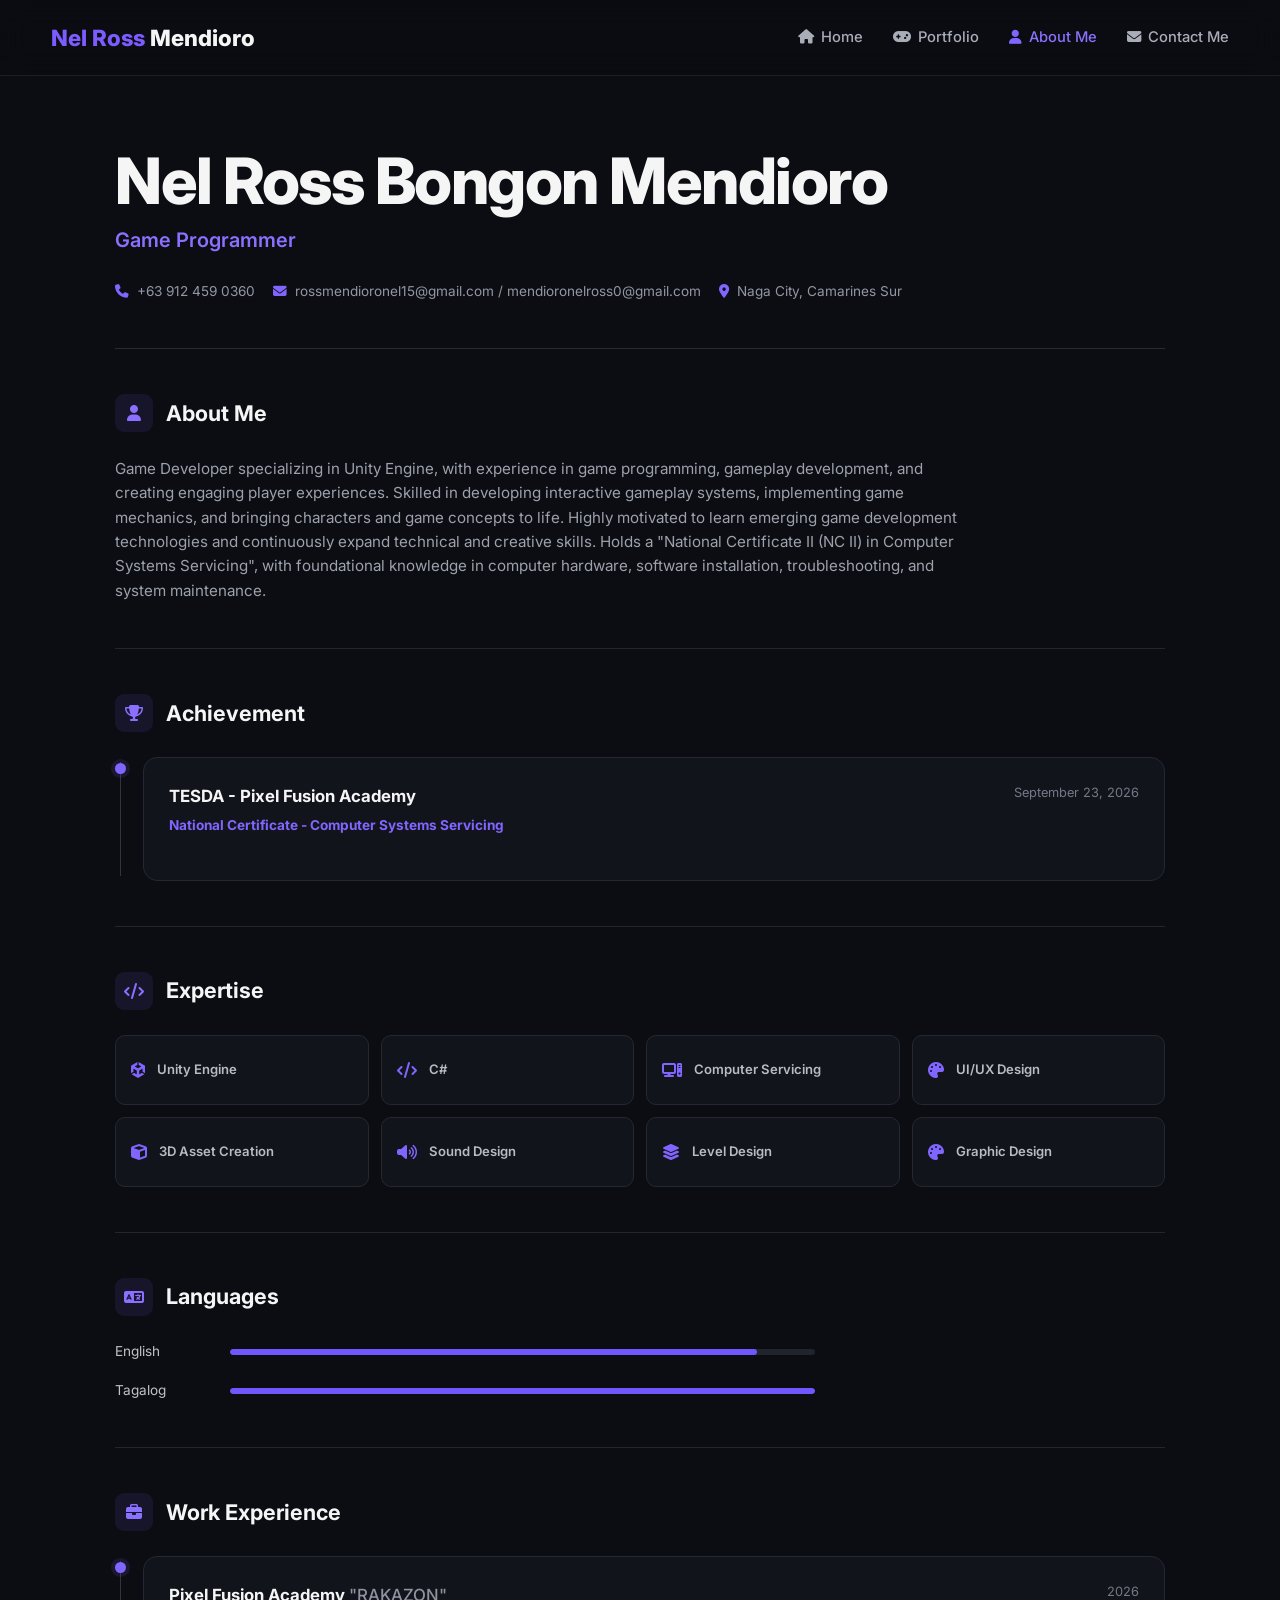
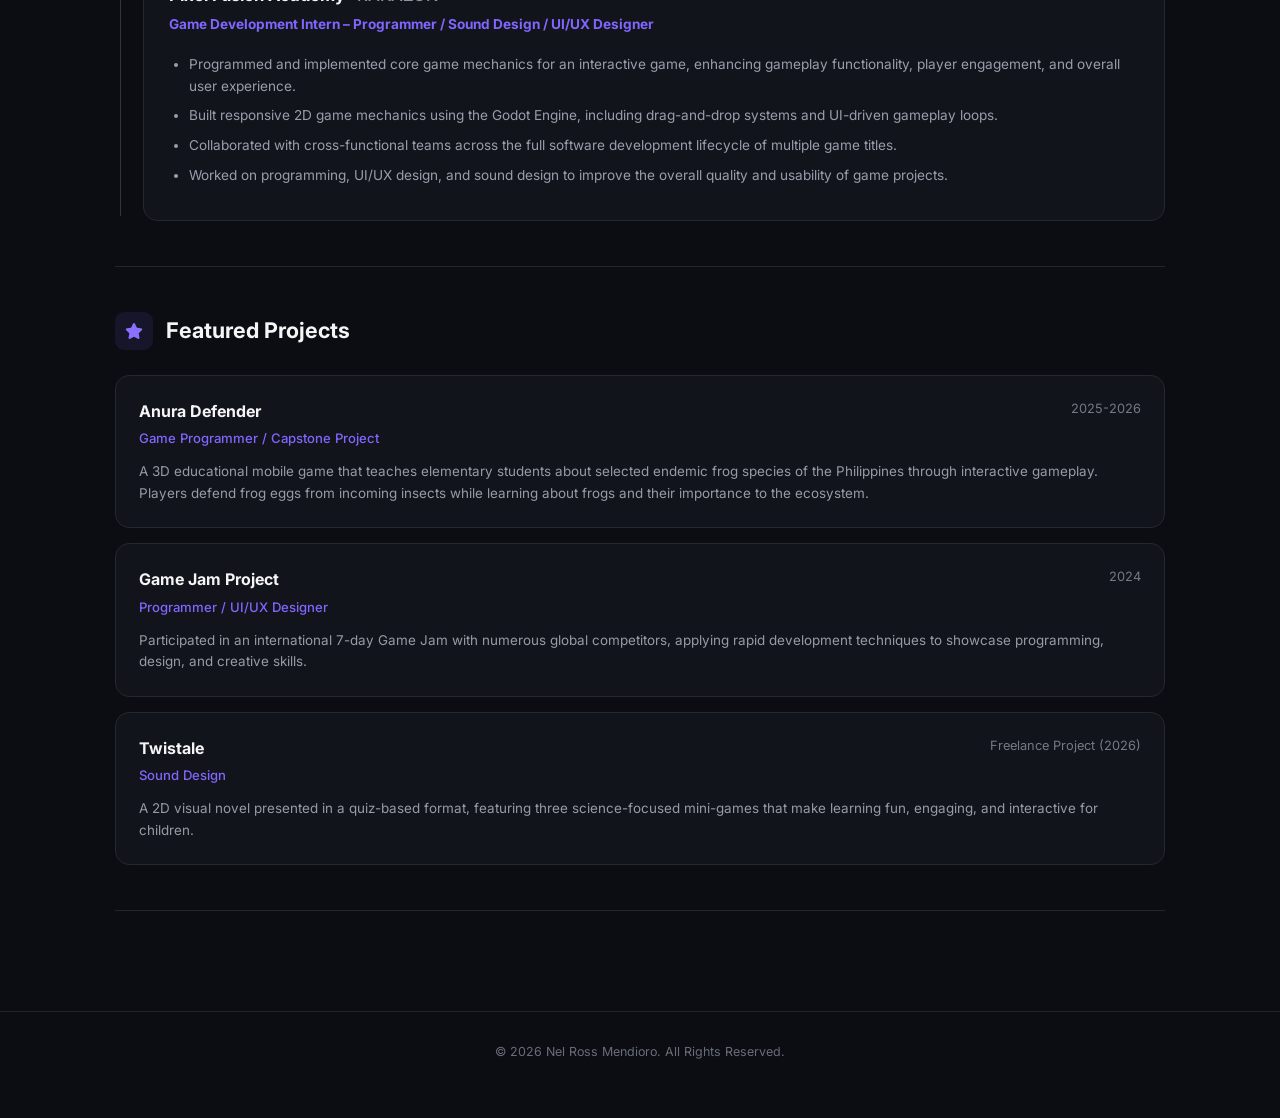
==== aboutme.html @ 579800f0 "push" ====
<!DOCTYPE html>
<html lang="en">

<head>

    <meta charset="UTF-8">

    <meta name="viewport" content="width=device-width, initial-scale=1.0">

    <title>Nel Ross Mendioro | About Me</title>


    <!-- =====================================================
         GOOGLE FONT
    ====================================================== -->

    <link rel="preconnect" href="https://fonts.googleapis.com">

    <link rel="preconnect" href="https://fonts.gstatic.com" crossorigin>

    <link
        href="https://fonts.googleapis.com/css2?family=Inter:wght@400;500;600;700;800&display=swap"
        rel="stylesheet"
    >


    <!-- =====================================================
         FONT AWESOME
    ====================================================== -->

    <link
        rel="stylesheet"
        href="https://cdnjs.cloudflare.com/ajax/libs/font-awesome/6.5.2/css/all.min.css"
    >


    <!-- =====================================================
         CSS
    ====================================================== -->

    <link rel="stylesheet" href="aboutmestyle.css">

</head>


<body>


    <!-- =====================================================
         NAVIGATION
    ====================================================== -->

    <header class="navbar">

        <div class="nav-container">


            <!-- LOGO -->

            <a href="index.html" class="logo">

                <span>Nel Ross</span> Mendioro

            </a>


            <!-- NAVIGATION LINKS -->

            <nav class="nav-links">


                <!-- HOME -->

                <a href="index.html" class="nav-link">

                    <i class="fa-solid fa-house"></i>

                    <span>Home</span>

                </a>


                <!-- PORTFOLIO -->

                <a href="portfolio.html" class="nav-link">

                    <i class="fa-solid fa-gamepad"></i>

                    <span>Portfolio</span>

                </a>


                <!-- ABOUT ME -->

                <a href="aboutme.html" class="nav-link">

                    <i class="fa-solid fa-user"></i>

                    <span>About Me</span>

                </a>


                <!-- CONTACT ME -->

                <a href="contact.html" class="nav-link">

                    <i class="fa-solid fa-envelope"></i>

                    <span>Contact Me</span>

                </a>


            </nav>

        </div>

    </header>



    <!-- =====================================================
         MAIN RESUME CONTAINER
    ====================================================== -->

    <main class="resume-container">


        <!-- =================================================
             HEADER
        ================================================== -->

        <section class="resume-header">

            <h1>
                Nel Ross Bongon Mendioro
            </h1>


            <h2>
                Game Programmer
            </h2>


            <div class="contact-info">


                <span>

                    <i class="fa-solid fa-phone"></i>

                    +63 912 459 0360

                </span>


                <span>

                    <i class="fa-solid fa-envelope"></i>

                    rossmendioronel15@gmail.com /
                    mendioronelross0@gmail.com

                </span>


                <span>

                    <i class="fa-solid fa-location-dot"></i>

                    Naga City, Camarines Sur

                </span>


            </div>

        </section>



        <!-- =================================================
             ABOUT ME
        ================================================== -->

        <section class="resume-section">


            <div class="section-title">


                <div class="section-icon">

                    <i class="fa-solid fa-user"></i>

                </div>


                <h2>
                    About Me
                </h2>


            </div>


            <div class="section-content">

                <p>

                    Game Developer specializing in Unity Engine,
                    with experience in game programming, gameplay
                    development, and creating engaging player
                    experiences. Skilled in developing interactive
                    gameplay systems, implementing game mechanics,
                    and bringing characters and game concepts to
                    life. Highly motivated to learn emerging game
                    development technologies and continuously expand
                    technical and creative skills. Holds a
                    "National Certificate II (NC II) in Computer
                    Systems Servicing", with foundational knowledge
                    in computer hardware, software installation,
                    troubleshooting, and system maintenance.

                </p>

            </div>

        </section>



        <!-- =================================================
             ACHIEVEMENT
        ================================================== -->

        <section class="resume-section">


            <div class="section-title">

                <div class="section-icon">

                    <i class="fa-solid fa-trophy"></i>

                </div>


                <h2>
                    Achievement
                </h2>

            </div>


            <div class="timeline">


                <div class="timeline-item">


                    <div class="timeline-dot"></div>


                    <div class="timeline-content">


                        <div class="experience-header">


                            <div>

                                <h3>
                                    TESDA - Pixel Fusion Academy
                                </h3>


                                <h4>
                                    National Certificate -
                                    Computer Systems Servicing
                                </h4>

                            </div>


                            <span class="date">

                                September 23, 2026

                            </span>


                        </div>


                    </div>

                </div>


            </div>

        </section>



        <!-- =================================================
             EXPERTISE
        ================================================== -->

        <section class="resume-section">


            <div class="section-title">


                <div class="section-icon">

                    <i class="fa-solid fa-code"></i>

                </div>


                <h2>
                    Expertise
                </h2>


            </div>


            <div class="skills-grid">


                <div class="skill-card">

                    <i class="fa-brands fa-unity"></i>

                    <span>
                        Unity Engine
                    </span>

                </div>


                <div class="skill-card">

                    <i class="fa-solid fa-code"></i>

                    <span>
                        C#
                    </span>

                </div>


                <div class="skill-card">

                    <i class="fa-solid fa-computer"></i>

                    <span>
                        Computer Servicing
                    </span>

                </div>


                <div class="skill-card">

                    <i class="fa-solid fa-palette"></i>

                    <span>
                        UI/UX Design
                    </span>

                </div>


                <div class="skill-card">

                    <i class="fa-solid fa-cube"></i>

                    <span>
                        3D Asset Creation
                    </span>

                </div>


                <div class="skill-card">

                    <i class="fa-solid fa-volume-high"></i>

                    <span>
                        Sound Design
                    </span>

                </div>


                <div class="skill-card">

                    <i class="fa-solid fa-layer-group"></i>

                    <span>
                        Level Design
                    </span>

                </div>

                <div class="skill-card">

                    <i class="fa-solid fa-palette"></i>

                    <span>
                        Graphic Design
                    </span>

                </div>


            </div>

        </section>



        <!-- =================================================
             LANGUAGES
        ================================================== -->

        <section class="resume-section">


            <div class="section-title">


                <div class="section-icon">

                    <i class="fa-solid fa-language"></i>

                </div>


                <h2>
                    Languages
                </h2>


            </div>


            <div class="language-list">


                <!-- ENGLISH -->

                <div class="language-item">

                    <span>
                        English
                    </span>


                    <div class="language-bar">

                        <div class="language-progress english"></div>

                    </div>

                </div>


                <!-- TAGALOG -->

                <div class="language-item">

                    <span>
                        Tagalog
                    </span>


                    <div class="language-bar">

                        <div class="language-progress tagalog"></div>

                    </div>

                </div>


            </div>

        </section>



        <!-- =================================================
             WORK EXPERIENCE
        ================================================== -->

        <section class="resume-section">


            <div class="section-title">


                <div class="section-icon">

                    <i class="fa-solid fa-briefcase"></i>

                </div>


                <h2>
                    Work Experience
                </h2>


            </div>


            <div class="timeline">


                <div class="timeline-item">


                    <div class="timeline-dot"></div>


                    <div class="timeline-content">


                        <div class="experience-header">


                            <div>

                                <h3>
                                    Pixel Fusion Academy
                                    <span>"RAKAZON"</span>
                                </h3>


                                <h4>
                                    Game Development Intern –
                                    Programmer / Sound Design /
                                    UI/UX Designer
                                </h4>

                            </div>


                            <span class="date">
                                2026
                            </span>


                        </div>


                        <ul>


                            <li>

                                Programmed and implemented core
                                game mechanics for an interactive
                                game, enhancing gameplay functionality,
                                player engagement, and overall user
                                experience.

                            </li>


                            <li>

                                Built responsive 2D game mechanics
                                using the Godot Engine, including
                                drag-and-drop systems and UI-driven
                                gameplay loops.

                            </li>


                            <li>

                                Collaborated with cross-functional
                                teams across the full software
                                development lifecycle of multiple
                                game titles.

                            </li>


                            <li>

                                Worked on programming, UI/UX design,
                                and sound design to improve the
                                overall quality and usability of
                                game projects.

                            </li>


                        </ul>


                    </div>

                </div>


            </div>

        </section>



        <!-- =================================================
             FEATURED PROJECTS
        ================================================== -->

        <section class="resume-section">


            <div class="section-title">


                <div class="section-icon">

                    <i class="fa-solid fa-star"></i>

                </div>


                <h2>
                    Featured Projects
                </h2>


            </div>


            <div class="projects-list">


                <!-- PROJECT 1 -->

                <article class="resume-project">


                    <div class="project-top">


                        <div>

                            <h3>
                                Anura Defender
                            </h3>


                            <h4>
                                Game Programmer / Capstone Project
                            </h4>

                        </div>


                        <span class="project-year">
                            2025-2026
                        </span>


                    </div>


                    <p>

                        A 3D educational mobile game that teaches
                        elementary students about selected endemic
                        frog species of the Philippines through
                        interactive gameplay. Players defend frog
                        eggs from incoming insects while learning
                        about frogs and their importance to the
                        ecosystem.

                    </p>


                </article>



                <!-- PROJECT 2 -->

                <article class="resume-project">


                    <div class="project-top">


                        <div>

                            <h3>
                                Game Jam Project
                            </h3>


                            <h4>
                                Programmer / UI/UX Designer
                            </h4>

                        </div>


                        <span class="project-year">
                            2024
                        </span>


                    </div>


                    <p>

                        Participated in an international 7-day
                        Game Jam with numerous global competitors,
                        applying rapid development techniques to
                        showcase programming, design, and creative
                        skills.

                    </p>


                </article>



                <!-- PROJECT 3 -->

                <article class="resume-project">


                    <div class="project-top">


                        <div>

                            <h3>
                                Twistale 
                            </h3>


                            <h4>
                                Sound Design
                            </h4>

                        </div>


                        <span class="project-year">
                            Freelance Project (2026)
                        </span>


                    </div>


                    <p>

                       A 2D visual novel presented in a quiz-based format, featuring three science-focused mini-games that make learning fun,
                       engaging, and interactive for children.

                    </p>


                </article>


            </div>

        </section>



    </main>



    <!-- =====================================================
         FOOTER
    ====================================================== -->

    <footer>

        <p>

            &copy;

            <span id="year"></span>

            Nel Ross Mendioro. All Rights Reserved.

        </p>

    </footer>



    <!-- =====================================================
         JAVASCRIPT
    ====================================================== -->

    <script src="javascript.js"></script>


</body>

</html>
---- aboutmestyle.css ----
/* =========================================================
   RESET
========================================================= */

* {
    margin: 0;
    padding: 0;
    box-sizing: border-box;
}


html {
    scroll-behavior: smooth;
}


body {
    font-family: "Inter", sans-serif;

    background: #0b0d12;

    color: #f5f5f5;

    line-height: 1.6;

    /* PAGE FADE IN */
    animation: pageFadeIn 0.6s ease-in-out;
}


a {
    text-decoration: none;

    color: inherit;
}



/* =========================================================
   PAGE FADE IN ANIMATION
========================================================= */

@keyframes pageFadeIn {

    from {
        opacity: 0;
    }

    to {
        opacity: 1;
    }

}



/* =========================================================
   NAVIGATION
========================================================= */

.navbar {

    position: sticky;

    top: 0;

    z-index: 1000;

    background:
        rgba(11, 13, 18, 0.92);

    backdrop-filter:
        blur(14px);

    border-bottom:
        1px solid rgba(255, 255, 255, 0.08);

}


.nav-container {

    width:
        min(1200px, 92%);

    height: 75px;

    margin: auto;

    display: flex;

    align-items: center;

    justify-content: space-between;

}



/* =========================================================
   LOGO
========================================================= */

.logo {

    font-size: 1.4rem;

    font-weight: 800;

    white-space: nowrap;

}


.logo span {

    color: #7c5cff;

}



/* =========================================================
   NAVIGATION LINKS
========================================================= */

.nav-links {

    display: flex;

    align-items: center;

    gap: 30px;

}


.nav-link {

    display: flex;

    align-items: center;

    gap: 7px;

    color: #a9adb8;

    font-size: 0.92rem;

    font-weight: 500;

    transition:
        color 0.25s ease,
        transform 0.25s ease;

}


.nav-link i {

    font-size: 0.9rem;

}


.nav-link:hover {

    color: #ffffff;

    transform:
        translateY(-1px);

}



/* =========================================================
   ACTIVE NAVIGATION
========================================================= */

.nav-link.active {

    color: #8b70ff;

}


.nav-link.active i {

    color: #8066ff;

}



/* =========================================================
   RESUME CONTAINER
========================================================= */

.resume-container {

    width:
        min(1050px, 92%);

    margin:
        70px auto 100px;

}



/* =========================================================
   HEADER
========================================================= */

.resume-header {

    padding-bottom: 45px;

    border-bottom:
        1px solid #272b35;

}


.resume-header h1 {

    font-size:
        clamp(2.3rem, 5vw, 4rem);

    line-height: 1.1;

    font-weight: 800;

    letter-spacing: -1.5px;

}


.resume-header h2 {

    color: #8b70ff;

    margin-top: 8px;

    font-size: 1.25rem;

    font-weight: 600;

}



/* =========================================================
   CONTACT INFORMATION
========================================================= */

.contact-info {

    display: flex;

    flex-wrap: wrap;

    gap: 18px;

    margin-top: 25px;

}


.contact-info span {

    display: flex;

    align-items: center;

    gap: 8px;

    color: #9297a3;

    font-size: 0.85rem;

}


.contact-info i {

    color: #8066ff;

}



/* =========================================================
   SECTION
========================================================= */

.resume-section {

    padding: 45px 0;

    border-bottom:
        1px solid #222630;

}


.section-title {

    display: flex;

    align-items: center;

    gap: 13px;

    margin-bottom: 25px;

}


.section-icon {

    width: 38px;

    height: 38px;

    border-radius: 9px;

    display: flex;

    align-items: center;

    justify-content: center;

    background:
        rgba(124, 92, 255, 0.1);

    color: #8b70ff;

}


.section-title h2 {

    font-size: 1.35rem;

    font-weight: 700;

}


.section-content p {

    color: #9ca1ac;

    font-size: 0.95rem;

    max-width: 850px;

}



/* =========================================================
   SKILLS
========================================================= */

.skills-grid {

    display: grid;

    grid-template-columns:
        repeat(4, minmax(0, 1fr));

    gap: 12px;

}


.skill-card {

    min-height: 70px;

    display: flex;

    align-items: center;

    gap: 12px;

    padding: 15px;

    background: #11141b;

    border:
        1px solid #242832;

    border-radius: 10px;

    color: #b8bbc3;

    font-size: 0.82rem;

    font-weight: 600;

    transition:
        0.25s ease;

}


.skill-card i {

    color: #8066ff;

    font-size: 1rem;

}


.skill-card:hover {

    border-color: #7056ff;

    background:
        rgba(112, 86, 255, 0.07);

    transform:
        translateY(-3px);

}



/* =========================================================
   LANGUAGES
========================================================= */

.language-list {

    max-width: 700px;

    display: flex;

    flex-direction: column;

    gap: 18px;

}


.language-item {

    display: grid;

    grid-template-columns:
        100px 1fr;

    align-items: center;

    gap: 15px;

    color: #bfc2ca;

    font-size: 0.85rem;

}


.language-bar {

    height: 6px;

    background: #20242d;

    border-radius: 20px;

    overflow: hidden;

}


.language-progress {

    height: 100%;

    background: #7056ff;

    border-radius: 20px;

}


.english {

    width: 90%;

}


.tagalog {

    width: 100%;

}



/* =========================================================
   TIMELINE
========================================================= */

.timeline {

    position: relative;

    padding-left: 28px;

}


.timeline::before {

    content: "";

    position: absolute;

    left: 5px;

    top: 5px;

    bottom: 5px;

    width: 1px;

    background: #30343d;

}


.timeline-item {

    position: relative;

}


.timeline-dot {

    position: absolute;

    left: -28px;

    top: 6px;

    width: 11px;

    height: 11px;

    border-radius: 50%;

    background: #8066ff;

    box-shadow:
        0 0 0 4px
        rgba(128, 102, 255, 0.12);

}


.timeline-content {

    background: #11141b;

    border:
        1px solid #242832;

    border-radius: 14px;

    padding: 25px;

}


.experience-header {

    display: flex;

    justify-content: space-between;

    gap: 20px;

    margin-bottom: 18px;

}


.experience-header h3 {

    font-size: 1.05rem;

}


.experience-header h3 span {

    color: #8e93a0;

    font-weight: 500;

}


.experience-header h4 {

    margin-top: 5px;

    color: #8066ff;

    font-size: 0.85rem;

}


.date {

    color: #737986;

    font-size: 0.8rem;

    white-space: nowrap;

}


.timeline-content ul {

    padding-left: 20px;

}


.timeline-content li {

    margin-bottom: 8px;

    color: #999eaa;

    font-size: 0.85rem;

}



/* =========================================================
   PROJECTS
========================================================= */

.projects-list {

    display: flex;

    flex-direction: column;

    gap: 15px;

}


.resume-project {

    padding: 23px;

    background: #11141b;

    border:
        1px solid #242832;

    border-radius: 14px;

    transition:
        0.25s ease;

}


.resume-project:hover {

    border-color:
        rgba(112, 86, 255, 0.55);

    transform:
        translateY(-2px);

}


.project-top {

    display: flex;

    justify-content: space-between;

    gap: 20px;

    margin-bottom: 12px;

}


.project-top h3 {

    font-size: 1rem;

}


.project-top h4 {

    color: #8066ff;

    margin-top: 4px;

    font-size: 0.82rem;

    font-weight: 500;

}


.project-year {

    color: #737986;

    font-size: 0.8rem;

    white-space: nowrap;

}


.resume-project p {

    color: #969ba6;

    font-size: 0.84rem;

}



/* =========================================================
   FOOTER
========================================================= */

footer {

    padding: 30px 20px;

    text-align: center;

    border-top:
        1px solid #20242d;

    color: #686d78;

    font-size: 0.78rem;

}



/* =========================================================
   RESPONSIVE
========================================================= */

@media (max-width: 800px) {


    .nav-container {

        height: auto;

        padding: 18px 0;

        flex-direction: column;

        gap: 15px;

    }


    .skills-grid {

        grid-template-columns:
            repeat(2, 1fr);

    }


    .resume-container {

        margin-top: 50px;

    }

}



@media (max-width: 550px) {


    .nav-links {

        gap: 15px;

    }


    .nav-link {

        font-size: 0.75rem;

    }


    .nav-link i {

        font-size: 0.75rem;

    }


    .resume-header h1 {

        font-size: 2.3rem;

    }


    .contact-info {

        flex-direction: column;

        gap: 10px;

    }


    .skills-grid {

        grid-template-columns: 1fr;

    }


    .experience-header,
    .project-top {

        flex-direction: column;

        gap: 5px;

    }


    .education-item {

        align-items: flex-start;

    }

}


/* =========================================================
   REDUCED MOTION
========================================================= */

@media (prefers-reduced-motion: reduce) {

    html {
        scroll-behavior: auto;
    }

    body {
        animation: none;
    }

}
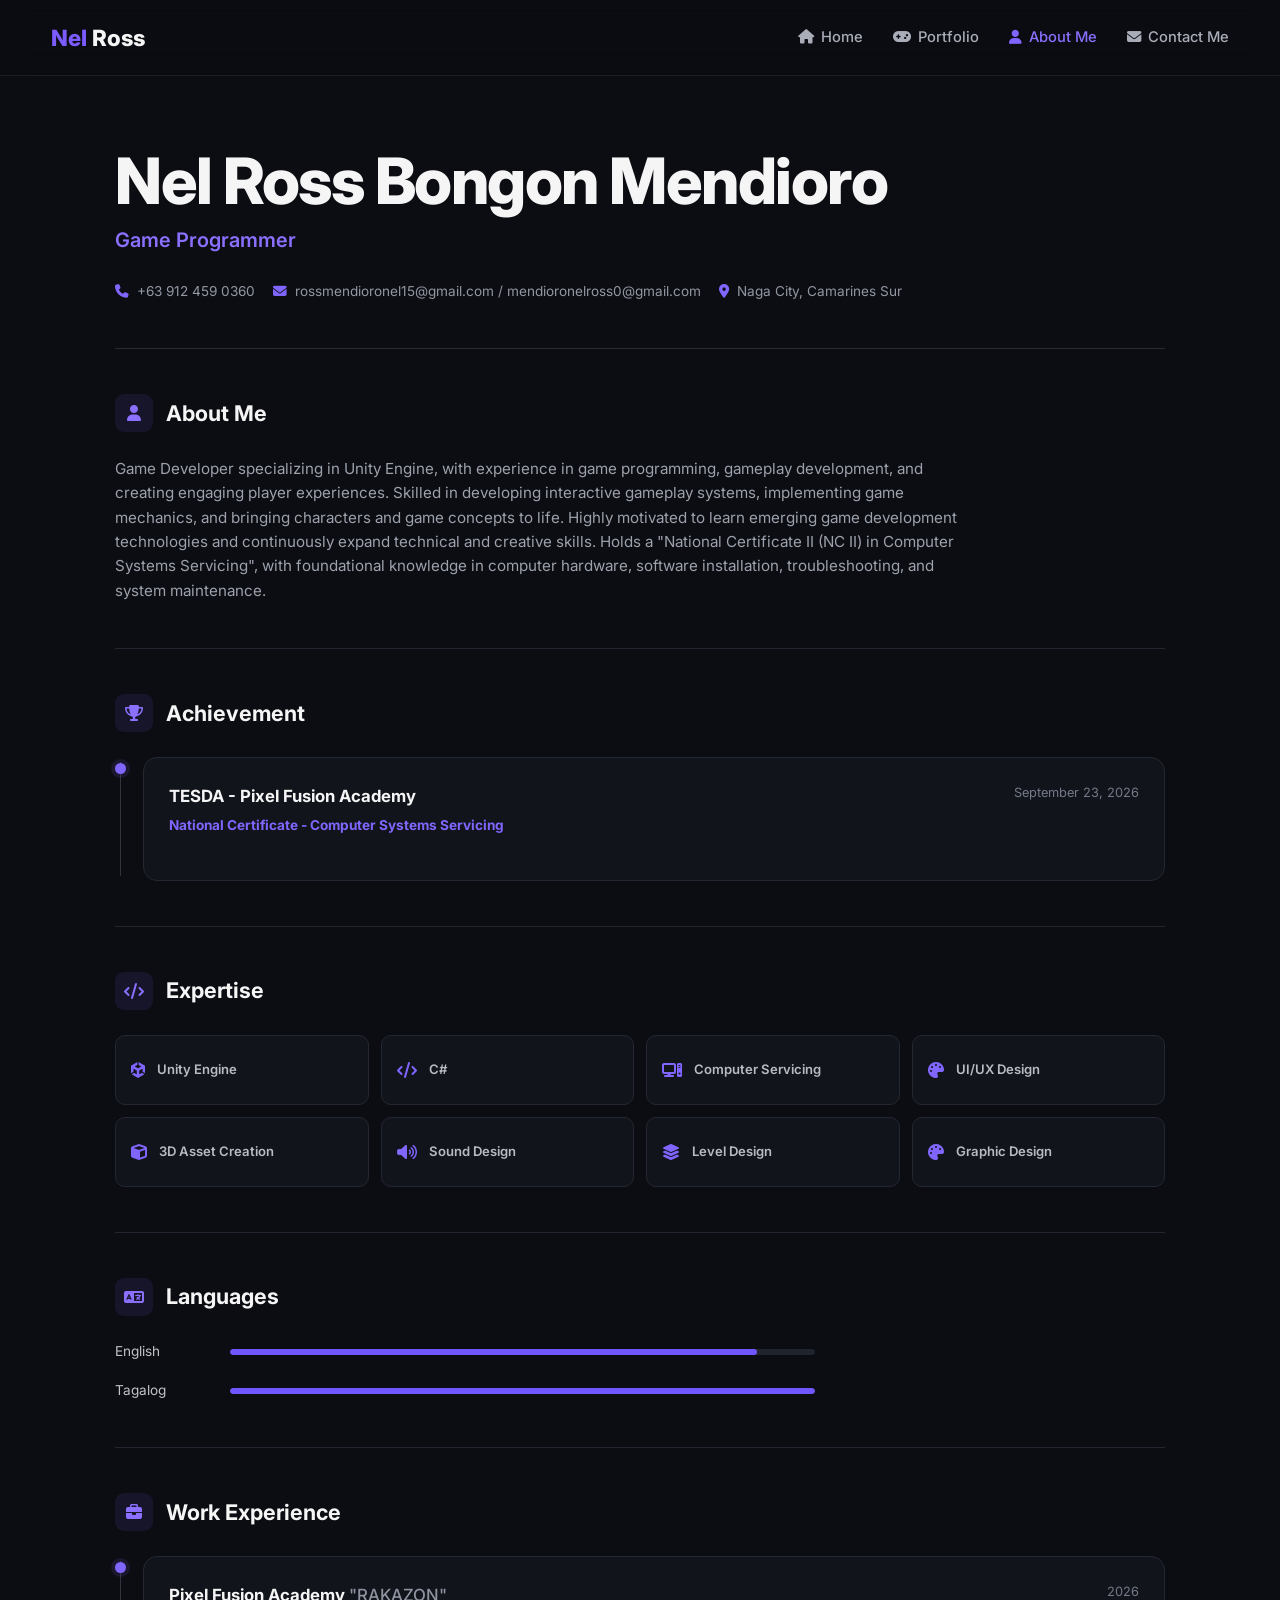
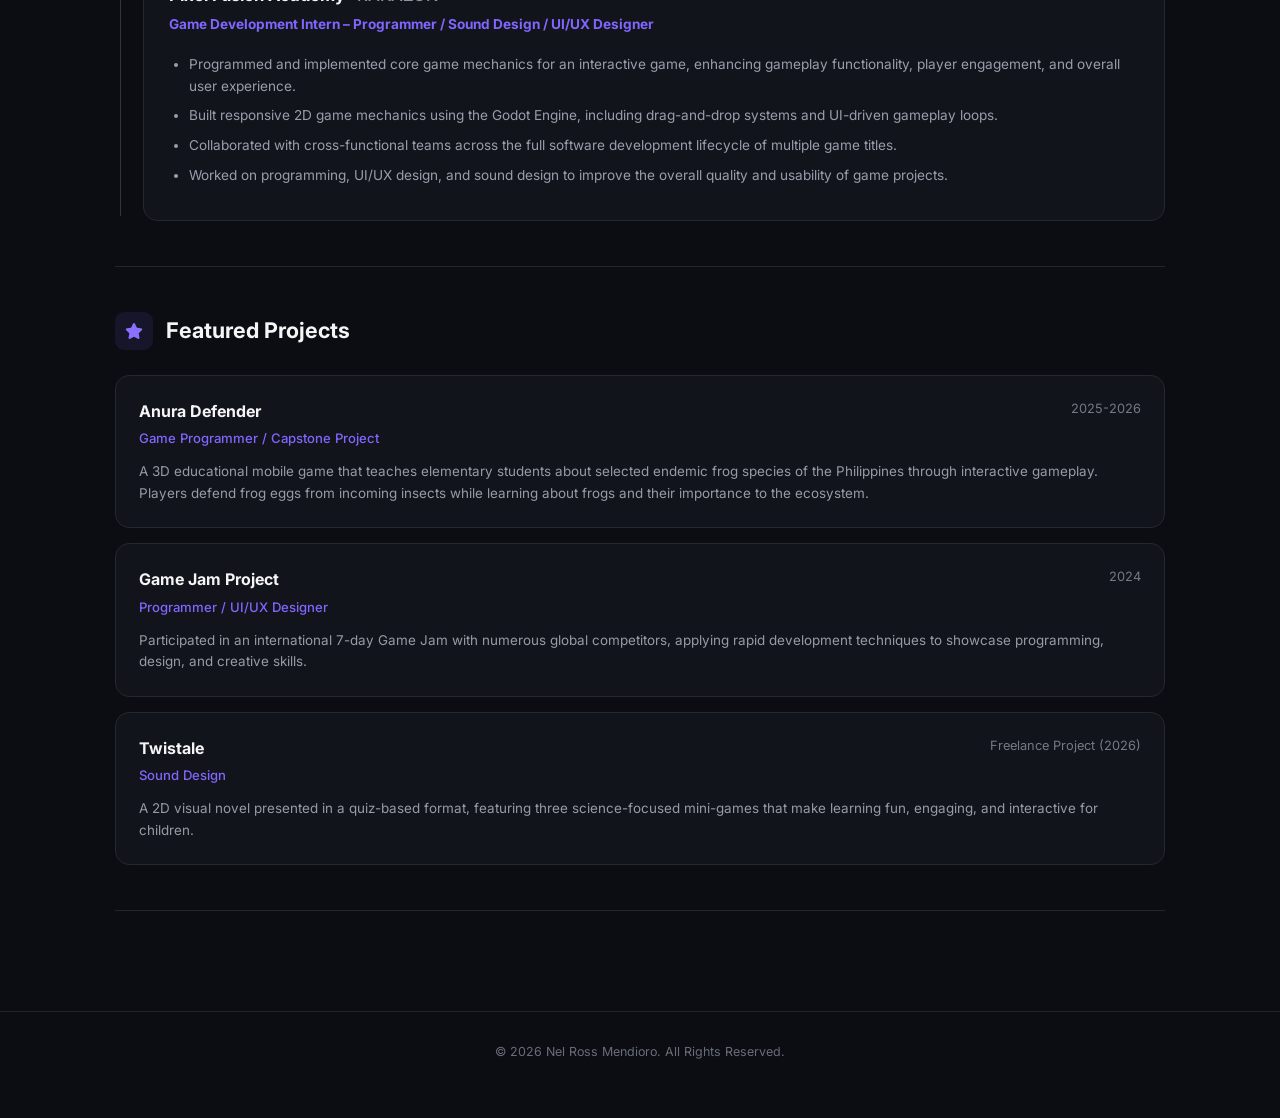
==== commit f486afc0: "renew" ====
--- a/aboutme.html
+++ b/aboutme.html
@@ -8,6 +8,8 @@
     <meta name="viewport" content="width=device-width, initial-scale=1.0">
 
     <title>Nel Ross Mendioro | About Me</title>
+ 
+    
 
 
     <!-- =====================================================
@@ -59,7 +61,7 @@
 
             <a href="index.html" class="logo">
 
-                <span>Nel Ross</span> Mendioro
+                <span>Nel </span> Ross
 
             </a>
 
